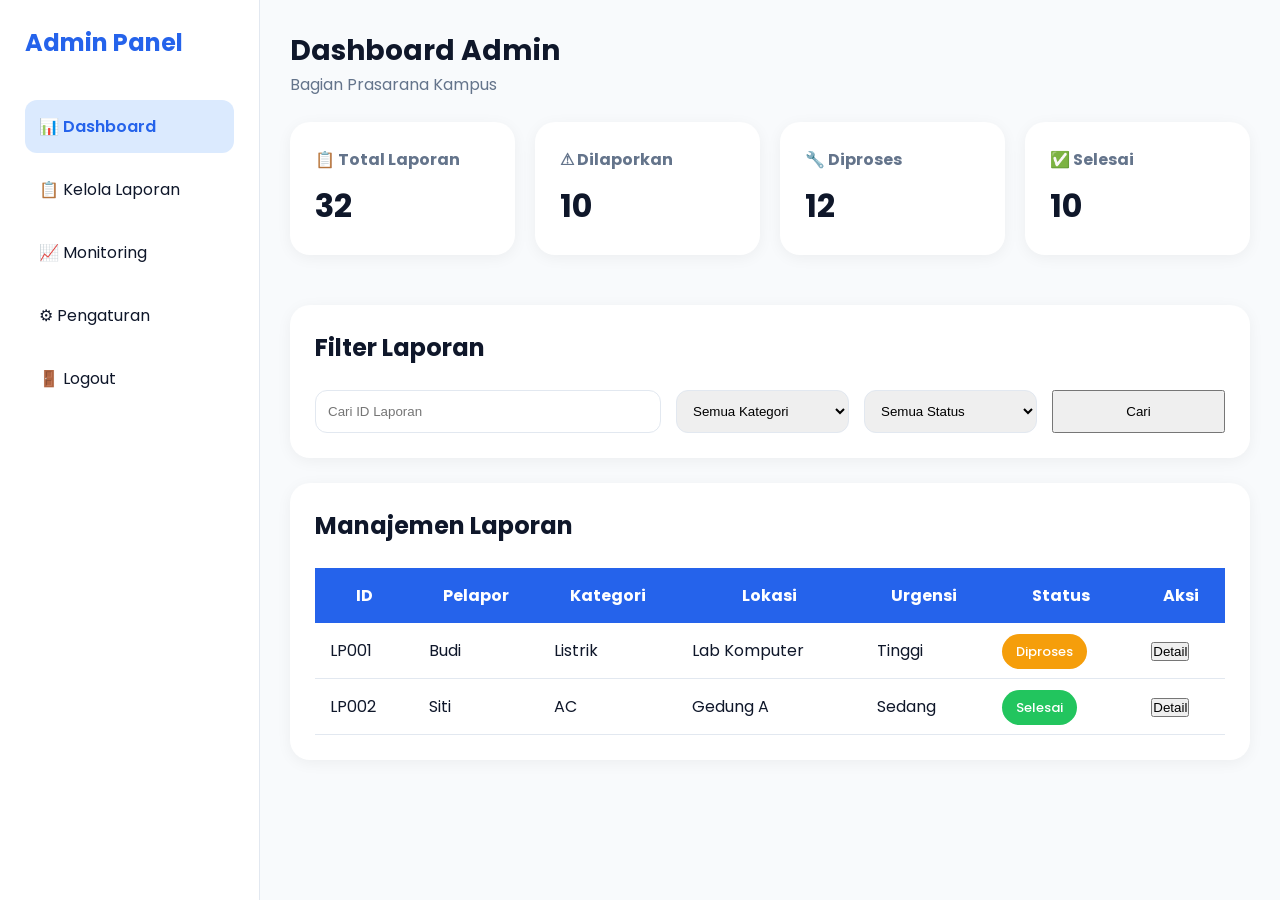
==== dashboard-admin.html @ 7c8a8416 "Pending changes exported from your codespace" ====
<!DOCTYPE html>
<html lang="id">

<head>

<meta charset="UTF-8">

<meta name="viewport"
      content="width=device-width, initial-scale=1.0">

<title>Dashboard Admin</title>

<link rel="preconnect"
      href="https://fonts.googleapis.com">

<link rel="preconnect"
      href="https://fonts.gstatic.com"
      crossorigin>

<link href="https://fonts.googleapis.com/css2?family=Poppins:wght@300;400;500;600;700&display=swap"
      rel="stylesheet">

<link rel="stylesheet"
      href="style.css">

</head>

<body>

<div class="dashboard">

    <!-- SIDEBAR -->

    <aside class="sidebar">

        <div class="sidebar-logo">

            <h2>Admin Panel</h2>

        </div>

        <div class="sidebar-menu">

            <a href="#" class="active">
                📊 Dashboard
            </a>

            <a href="#laporan">
                📋 Kelola Laporan
            </a>

            <a href="#">
                📈 Monitoring
            </a>

            <a href="#">
                ⚙ Pengaturan
            </a>

            <a href="index.html">
                🚪 Logout
            </a>

        </div>

    </aside>

    <!-- MAIN -->

    <main class="main">

        <div class="topbar">

            <div>

                <h1>Dashboard Admin</h1>

                <p>
                    Bagian Prasarana Kampus
                </p>

            </div>

        </div>

        <!-- STATISTIK -->

        <div class="stats">

            <div class="card stat-card">

                <h4>📋 Total Laporan</h4>

                <h2>32</h2>

            </div>

            <div class="card stat-card">

                <h4>⚠ Dilaporkan</h4>

                <h2>10</h2>

            </div>

            <div class="card stat-card">

                <h4>🔧 Diproses</h4>

                <h2>12</h2>

            </div>

            <div class="card stat-card">

                <h4>✅ Selesai</h4>

                <h2>10</h2>

            </div>

        </div>

        <!-- FILTER -->

        <div class="card">

            <h2>
                Filter Laporan
            </h2>

            <br>

            <div class="filter-grid">

                <input
                    type="text"
                    placeholder="Cari ID Laporan">

                <select>

                    <option>
                        Semua Kategori
                    </option>

                    <option>
                        Listrik
                    </option>

                    <option>
                        AC
                    </option>

                    <option>
                        Bangunan
                    </option>

                    <option>
                        Furniture
                    </option>

                </select>

                <select>

                    <option>
                        Semua Status
                    </option>

                    <option>
                        Dilaporkan
                    </option>

                    <option>
                        Diproses
                    </option>

                    <option>
                        Selesai
                    </option>

                </select>

                <button>
                    Cari
                </button>

            </div>

        </div>

        <!-- TABEL LAPORAN -->

        <div class="card"
             id="laporan">

            <h2>
                Manajemen Laporan
            </h2>

            <br>

            <table>

                <tr>

                    <th>ID</th>

                    <th>Pelapor</th>

                    <th>Kategori</th>

                    <th>Lokasi</th>

                    <th>Urgensi</th>

                    <th>Status</th>

                    <th>Aksi</th>

                </tr>

                <tr>

                    <td>LP001</td>

                    <td>Budi</td>

                    <td>Listrik</td>

                    <td>Lab Komputer</td>

                    <td>Tinggi</td>

                    <td>

                        <span class="badge badge-warning">

                            Diproses

                        </span>

                    </td>

                    <td>

                        <button
                        onclick="openDetail()">

                            Detail

                        </button>

                    </td>

                </tr>

                <tr>

                    <td>LP002</td>

                    <td>Siti</td>

                    <td>AC</td>

                    <td>Gedung A</td>

                    <td>Sedang</td>

                    <td>

                        <span class="badge badge-success">

                            Selesai

                        </span>

                    </td>

                    <td>

                        <button
                        onclick="openDetail()">

                            Detail

                        </button>

                    </td>

                </tr>

            </table>

        </div>

    </main>

</div>

<!-- MODAL DETAIL -->

<div id="detailModal"
style="
position:fixed;
top:0;
left:0;
width:100%;
height:100%;
background:rgba(0,0,0,.5);
display:none;
justify-content:center;
align-items:center;
">

<div class="card"
style="
width:550px;
">

<h2>
Detail Laporan
</h2>

<hr style="margin:15px 0">

<p>
<b>ID :</b> LP001
</p>

<br>

<p>
<b>Nama Pelapor :</b>
Budi Santoso
</p>

<br>

<p>
<b>Kategori :</b>
Listrik
</p>

<br>

<p>
<b>Lokasi :</b>
Lab Komputer
</p>

<br>

<p>
<b>Urgensi :</b>
Tinggi
</p>

<br>

<p>
<b>Status Saat Ini :</b>

<span class="badge badge-warning">

Diproses

</span>

</p>

<br>

<p>
<b>Kronologi :</b>

Stop kontak terbakar dan
tidak dapat digunakan.

</p>

<br>

<label>
Update Status
</label>

<select>

<option>
Dilaporkan
</option>

<option selected>
Diproses
</option>

<option>
Selesai
</option>

</select>

<br><br>

<button>

Simpan Perubahan

</button>

<br><br>

<button
onclick="closeDetail()">

Tutup

</button>

</div>

</div>

<script>

function openDetail(){

document
.getElementById(
"detailModal"
)
.style.display =
"flex";

}

function closeDetail(){

document
.getElementById(
"detailModal"
)
.style.display =
"none";

}

</script>

</body>
</html>
---- style.css ----
/* =========================
   RESET
========================= */

*{
    margin:0;
    padding:0;
    box-sizing:border-box;
}

html{
    scroll-behavior:smooth;
}

body{
    font-family:'Poppins',sans-serif;
    background:#f8fafc;
    color:#0f172a;
}

/* =========================
   COLOR SYSTEM
========================= */

:root{

    --primary:#2563eb;
    --primary-light:#60a5fa;

    --success:#22c55e;
    --warning:#f59e0b;
    --danger:#ef4444;

    --bg:#f8fafc;
    --white:#ffffff;

    --text:#0f172a;
    --text-secondary:#64748b;

    --border:#e2e8f0;

}

/* =========================
   LINKS
========================= */

a{
    text-decoration:none;
}

/* =========================
   LOGIN & REGISTER
========================= */

.auth-page{

    min-height:100vh;

    display:flex;
    justify-content:center;
    align-items:center;

    background:
    linear-gradient(
        135deg,
        #2563eb,
        #0ea5e9
    );

    padding:30px;
}

.auth-card{

    width:100%;
    max-width:450px;

    background:white;

    padding:35px;

    border-radius:24px;

    box-shadow:
    0 20px 40px rgba(0,0,0,.15);

}

.logo{

    text-align:center;
    margin-bottom:30px;
}

.logo h1{

    color:var(--primary);
    margin-bottom:10px;
}

.logo p{

    color:var(--text-secondary);
}

.form-group{

    margin-bottom:18px;
}

.form-group label{

    display:block;
    margin-bottom:6px;

    font-size:14px;
    font-weight:500;
}

.form-control{

    width:100%;

    padding:12px 15px;

    border:1px solid var(--border);

    border-radius:12px;

    outline:none;

    transition:.3s;
}

.form-control:focus{

    border-color:var(--primary);
}

.btn{

    width:100%;

    padding:13px;

    border:none;

    border-radius:12px;

    background:var(--primary);

    color:white;

    cursor:pointer;

    font-size:15px;
    font-weight:600;

    transition:.3s;
}

.btn:hover{

    background:#1d4ed8;
}

.auth-footer{

    margin-top:20px;

    text-align:center;

    color:var(--text-secondary);
}

.auth-footer a{

    color:var(--primary);
    font-weight:600;
}

/* =========================
   DASHBOARD
========================= */

.dashboard{

    display:flex;
    min-height:100vh;
}

/* =========================
   SIDEBAR
========================= */

.sidebar{

    width:260px;

    background:white;

    border-right:1px solid var(--border);

    padding:25px;
}

.sidebar-logo{

    margin-bottom:40px;
}

.sidebar-logo h2{

    color:var(--primary);
}

.sidebar-menu a{

    display:block;

    padding:14px;

    margin-bottom:10px;

    color:var(--text);

    border-radius:12px;

    transition:.3s;
}

.sidebar-menu a:hover{

    background:#eff6ff;

    color:var(--primary);
}

.sidebar-menu .active{

    background:#dbeafe;

    color:var(--primary);

    font-weight:600;
}

/* =========================
   MAIN CONTENT
========================= */

.main{

    flex:1;

    padding:30px;
}

.topbar{

    display:flex;
    justify-content:space-between;
    align-items:center;

    margin-bottom:25px;
}

.topbar h1{

    font-size:28px;
}

.topbar p{

    color:var(--text-secondary);
}

/* =========================
   CARDS
========================= */

.card{

    background:white;

    border-radius:20px;

    padding:25px;

    margin-bottom:25px;

    box-shadow:
    0 3px 15px rgba(0,0,0,.05);
}

/* =========================
   STATISTICS
========================= */

.stats{

    display:grid;

    grid-template-columns:
    repeat(4,1fr);

    gap:20px;

    margin-bottom:25px;
}

.stat-card h4{

    color:var(--text-secondary);

    margin-bottom:10px;
}

.stat-card h2{

    font-size:32px;
}

/* =========================
   FORM GRID
========================= */

.form-grid{

    display:grid;

    grid-template-columns:
    repeat(2,1fr);

    gap:20px;
}

.full-width{

    grid-column:1/3;
}

/* =========================
   INPUT
========================= */

input,
select,
textarea{

    width:100%;

    padding:12px;

    border:1px solid var(--border);

    border-radius:12px;

    outline:none;
}

textarea{

    resize:none;
}

/* =========================
   TABLE
========================= */

table{

    width:100%;

    border-collapse:collapse;
}

th{

    background:var(--primary);

    color:white;

    padding:15px;
}

td{

    padding:15px;

    border-bottom:1px solid var(--border);
}

/* =========================
   STATUS BADGE
========================= */

.badge{

    padding:8px 14px;

    border-radius:30px;

    color:white;

    font-size:13px;

    font-weight:500;
}

.badge-danger{

    background:var(--danger);
}

.badge-warning{

    background:var(--warning);
}

.badge-success{

    background:var(--success);
}

/* =========================
   FILTER
========================= */

.filter-grid{

    display:grid;

    grid-template-columns:
    2fr 1fr 1fr 1fr;

    gap:15px;
}

/* =========================
   RESPONSIVE
========================= */

@media(max-width:992px){

    .stats{

        grid-template-columns:
        repeat(2,1fr);
    }

    .form-grid{

        grid-template-columns:1fr;
    }

    .full-width{

        grid-column:auto;
    }

    .filter-grid{

        grid-template-columns:1fr;
    }

}

@media(max-width:768px){

    .dashboard{

        flex-direction:column;
    }

    .sidebar{

        width:100%;
    }

    .stats{

        grid-template-columns:1fr;
    }

}
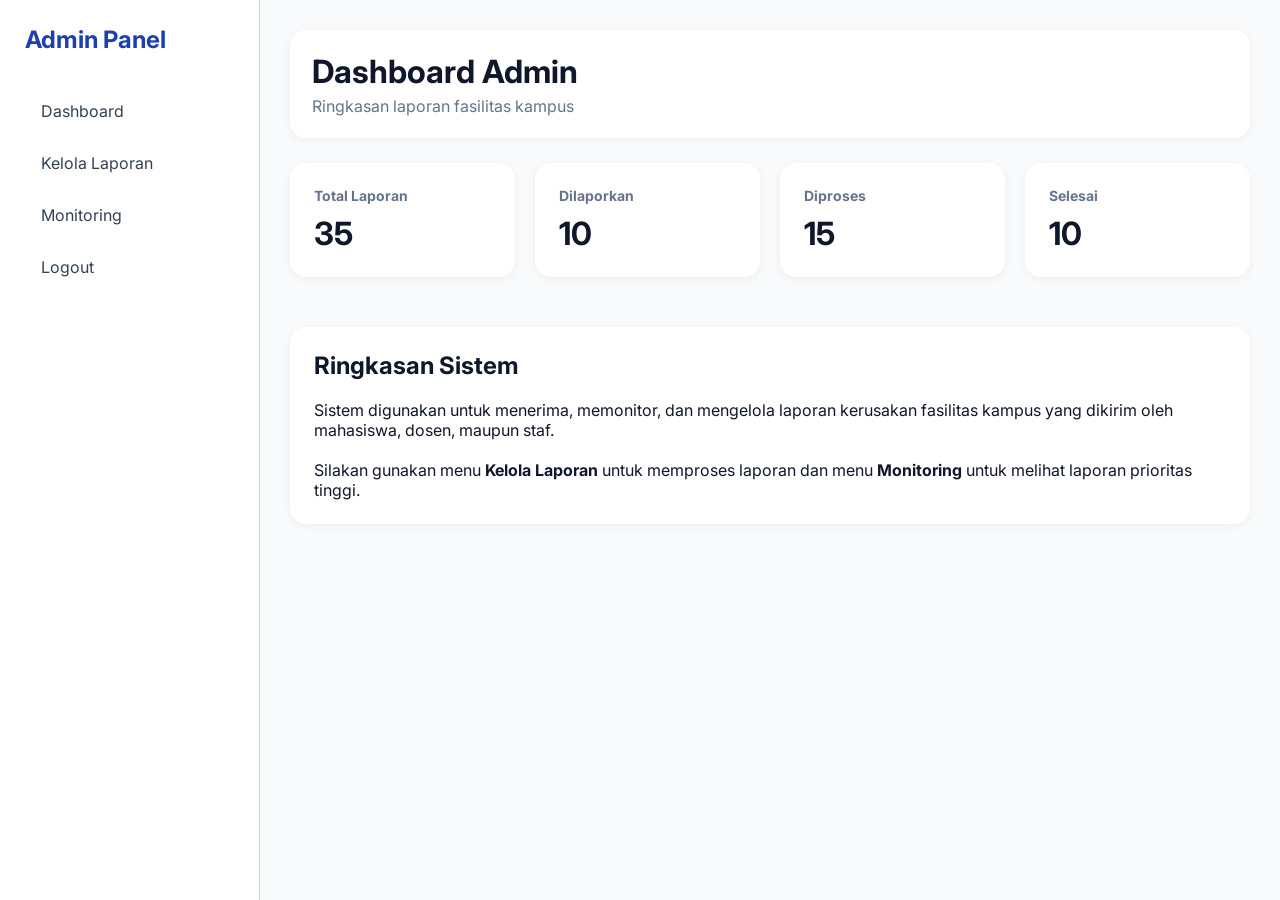
==== commit 128c04d9: "Add files via upload" ====
--- a/dashboard-admin.html
+++ b/dashboard-admin.html
@@ -1,452 +1,279 @@
-<!DOCTYPE html>
-<html lang="id">
-
-<head>
-
-<meta charset="UTF-8">
-
-<meta name="viewport"
-      content="width=device-width, initial-scale=1.0">
-
-<title>Dashboard Admin</title>
-
-<link rel="preconnect"
-      href="https://fonts.googleapis.com">
-
-<link rel="preconnect"
-      href="https://fonts.gstatic.com"
-      crossorigin>
-
-<link href="https://fonts.googleapis.com/css2?family=Poppins:wght@300;400;500;600;700&display=swap"
-      rel="stylesheet">
-
-<link rel="stylesheet"
-      href="style.css">
-
-</head>
-
-<body>
-
-<div class="dashboard">
-
-    <!-- SIDEBAR -->
-
-    <aside class="sidebar">
-
-        <div class="sidebar-logo">
-
-            <h2>Admin Panel</h2>
-
-        </div>
-
-        <div class="sidebar-menu">
-
-            <a href="#" class="active">
-                📊 Dashboard
-            </a>
-
-            <a href="#laporan">
-                📋 Kelola Laporan
-            </a>
-
-            <a href="#">
-                📈 Monitoring
-            </a>
-
-            <a href="#">
-                ⚙ Pengaturan
-            </a>
-
-            <a href="index.html">
-                🚪 Logout
-            </a>
-
-        </div>
-
-    </aside>
-
-    <!-- MAIN -->
-
-    <main class="main">
-
-        <div class="topbar">
-
-            <div>
-
-                <h1>Dashboard Admin</h1>
-
-                <p>
-                    Bagian Prasarana Kampus
-                </p>
-
-            </div>
-
-        </div>
-
-        <!-- STATISTIK -->
-
-        <div class="stats">
-
-            <div class="card stat-card">
-
-                <h4>📋 Total Laporan</h4>
-
-                <h2>32</h2>
-
-            </div>
-
-            <div class="card stat-card">
-
-                <h4>⚠ Dilaporkan</h4>
-
-                <h2>10</h2>
-
-            </div>
-
-            <div class="card stat-card">
-
-                <h4>🔧 Diproses</h4>
-
-                <h2>12</h2>
-
-            </div>
-
-            <div class="card stat-card">
-
-                <h4>✅ Selesai</h4>
-
-                <h2>10</h2>
-
-            </div>
-
-        </div>
-
-        <!-- FILTER -->
-
-        <div class="card">
-
-            <h2>
-                Filter Laporan
-            </h2>
-
-            <br>
-
-            <div class="filter-grid">
-
-                <input
-                    type="text"
-                    placeholder="Cari ID Laporan">
-
-                <select>
-
-                    <option>
-                        Semua Kategori
-                    </option>
-
-                    <option>
-                        Listrik
-                    </option>
-
-                    <option>
-                        AC
-                    </option>
-
-                    <option>
-                        Bangunan
-                    </option>
-
-                    <option>
-                        Furniture
-                    </option>
-
-                </select>
-
-                <select>
-
-                    <option>
-                        Semua Status
-                    </option>
-
-                    <option>
-                        Dilaporkan
-                    </option>
-
-                    <option>
-                        Diproses
-                    </option>
-
-                    <option>
-                        Selesai
-                    </option>
-
-                </select>
-
-                <button>
-                    Cari
-                </button>
-
-            </div>
-
-        </div>
-
-        <!-- TABEL LAPORAN -->
-
-        <div class="card"
-             id="laporan">
-
-            <h2>
-                Manajemen Laporan
-            </h2>
-
-            <br>
-
-            <table>
-
-                <tr>
-
-                    <th>ID</th>
-
-                    <th>Pelapor</th>
-
-                    <th>Kategori</th>
-
-                    <th>Lokasi</th>
-
-                    <th>Urgensi</th>
-
-                    <th>Status</th>
-
-                    <th>Aksi</th>
-
-                </tr>
-
-                <tr>
-
-                    <td>LP001</td>
-
-                    <td>Budi</td>
-
-                    <td>Listrik</td>
-
-                    <td>Lab Komputer</td>
-
-                    <td>Tinggi</td>
-
-                    <td>
-
-                        <span class="badge badge-warning">
-
-                            Diproses
-
-                        </span>
-
-                    </td>
-
-                    <td>
-
-                        <button
-                        onclick="openDetail()">
-
-                            Detail
-
-                        </button>
-
-                    </td>
-
-                </tr>
-
-                <tr>
-
-                    <td>LP002</td>
-
-                    <td>Siti</td>
-
-                    <td>AC</td>
-
-                    <td>Gedung A</td>
-
-                    <td>Sedang</td>
-
-                    <td>
-
-                        <span class="badge badge-success">
-
-                            Selesai
-
-                        </span>
-
-                    </td>
-
-                    <td>
-
-                        <button
-                        onclick="openDetail()">
-
-                            Detail
-
-                        </button>
-
-                    </td>
-
-                </tr>
-
-            </table>
-
-        </div>
-
-    </main>
-
-</div>
-
-<!-- MODAL DETAIL -->
-
-<div id="detailModal"
-style="
-position:fixed;
-top:0;
-left:0;
-width:100%;
-height:100%;
-background:rgba(0,0,0,.5);
-display:none;
-justify-content:center;
-align-items:center;
-">
-
-<div class="card"
-style="
-width:550px;
-">
-
-<h2>
-Detail Laporan
-</h2>
-
-<hr style="margin:15px 0">
-
-<p>
-<b>ID :</b> LP001
-</p>
-
-<br>
-
-<p>
-<b>Nama Pelapor :</b>
-Budi Santoso
-</p>
-
-<br>
-
-<p>
-<b>Kategori :</b>
-Listrik
-</p>
-
-<br>
-
-<p>
-<b>Lokasi :</b>
-Lab Komputer
-</p>
-
-<br>
-
-<p>
-<b>Urgensi :</b>
-Tinggi
-</p>
-
-<br>
-
-<p>
-<b>Status Saat Ini :</b>
-
-<span class="badge badge-warning">
-
-Diproses
-
-</span>
-
-</p>
-
-<br>
-
-<p>
-<b>Kronologi :</b>
-
-Stop kontak terbakar dan
-tidak dapat digunakan.
-
-</p>
-
-<br>
-
-<label>
-Update Status
-</label>
-
-<select>
-
-<option>
-Dilaporkan
-</option>
-
-<option selected>
-Diproses
-</option>
-
-<option>
-Selesai
-</option>
-
-</select>
-
-<br><br>
-
-<button>
-
-Simpan Perubahan
-
-</button>
-
-<br><br>
-
-<button
-onclick="closeDetail()">
-
-Tutup
-
-</button>
-
-</div>
-
-</div>
-
-<script>
-
-function openDetail(){
-
-document
-.getElementById(
-"detailModal"
-)
-.style.display =
-"flex";
-
-}
-
-function closeDetail(){
-
-document
-.getElementById(
-"detailModal"
-)
-.style.display =
-"none";
-
-}
-
-</script>
-
-</body>
+<!DOCTYPE html>
+<html lang="id">
+
+<head>
+
+<meta charset="UTF-8">
+
+<meta name="viewport"
+content="width=device-width, initial-scale=1.0">
+
+<title>Dashboard Admin</title>
+
+<link rel="stylesheet"
+href="style.css">
+
+</head>
+
+<body>
+
+<div class="dashboard">
+
+    <aside class="sidebar">
+
+        <div class="logo-sidebar">
+
+            <h2>
+                Admin Panel
+            </h2>
+
+        </div>
+
+        <div class="sidebar-menu">
+
+    <a href="dashboard-admin.html">
+        Dashboard
+    </a>
+
+    <a href="kelola-laporan.html">
+        Kelola Laporan
+    </a>
+
+    <a href="monitoring.html">
+        Monitoring
+    </a>
+
+    <a href="index.html">
+        Logout
+    </a>
+
+</div>
+
+    </aside>
+
+   <main class="main-content">
+
+    <div class="header">
+
+        <h1>
+            Dashboard Admin
+        </h1>
+
+        <p>
+            Ringkasan laporan fasilitas kampus
+        </p>
+
+    </div>
+
+    <div class="stats">
+
+        <div class="card stat-card">
+
+            <h3>Total Laporan</h3>
+
+            <h2>35</h2>
+
+        </div>
+
+        <div class="card stat-card">
+
+            <h3>Dilaporkan</h3>
+
+            <h2>10</h2>
+
+        </div>
+
+        <div class="card stat-card">
+
+            <h3>Diproses</h3>
+
+            <h2>15</h2>
+
+        </div>
+
+        <div class="card stat-card">
+
+            <h3>Selesai</h3>
+
+            <h2>10</h2>
+
+        </div>
+
+    </div>
+
+    <div class="card">
+
+        <h2>
+            Ringkasan Sistem
+        </h2>
+
+        <br>
+
+        <p>
+            Sistem digunakan untuk menerima,
+            memonitor, dan mengelola laporan
+            kerusakan fasilitas kampus yang
+            dikirim oleh mahasiswa, dosen,
+            maupun staf.
+        </p>
+
+        <br>
+
+        <p>
+            Silakan gunakan menu
+            <b>Kelola Laporan</b>
+            untuk memproses laporan dan
+            menu
+            <b>Monitoring</b>
+            untuk melihat laporan
+            prioritas tinggi.
+        </p>
+
+    </div>
+
+</main>
+
+<!-- MODAL -->
+
+<div
+id="adminModal"
+class="modal">
+
+<div class="modal-content">
+
+<h2>
+Detail Laporan
+</h2>
+
+<hr style="margin:15px 0;">
+
+<p>
+<b>ID :</b>
+LP-2026-001
+</p>
+
+<br>
+
+<p>
+<b>Nama Pelapor :</b>
+Marvella Rizkia Fitra
+</p>
+
+<br>
+
+<p>
+<b>Kategori :</b>
+AC
+</p>
+
+<br>
+
+<p>
+<b>Lokasi :</b>
+Gedung A Lt.2 Ruang 204
+</p>
+
+<br>
+
+<p>
+<b>Urgensi :</b>
+Tinggi
+</p>
+
+<br>
+
+<p>
+<b>Status Saat Ini :</b>
+
+Diproses
+
+</p>
+
+<br>
+
+<p>
+<b>Kronologi :</b>
+</p>
+
+<p>
+
+AC tidak mengeluarkan udara dingin.
+Terdapat suara bising dan
+tetesan air pada unit indoor.
+
+</p>
+
+<br>
+
+<label>
+
+Update Status
+
+</label>
+
+<select>
+
+<option>
+Dilaporkan
+</option>
+
+<option selected>
+Diproses
+</option>
+
+<option>
+Selesai
+</option>
+
+</select>
+
+<br><br>
+
+<button class="btn">
+
+Simpan Perubahan
+
+</button>
+
+<br><br>
+
+<button
+class="btn"
+onclick="closeModal()">
+
+Tutup
+
+</button>
+
+</div>
+
+</div>
+
+<script>
+
+function openModal(){
+
+document
+.getElementById(
+"adminModal"
+)
+.style.display =
+"flex";
+
+}
+
+function closeModal(){
+
+document
+.getElementById(
+"adminModal"
+)
+.style.display =
+"none";
+
+}
+
+</script>
+
+</body>
 </html>
--- a/style.css
+++ b/style.css
@@ -1,487 +1,596 @@
-/* =========================
-   RESET
-========================= */
-
-*{
-    margin:0;
-    padding:0;
-    box-sizing:border-box;
-}
-
-html{
-    scroll-behavior:smooth;
-}
-
-body{
-    font-family:'Poppins',sans-serif;
-    background:#f8fafc;
-    color:#0f172a;
-}
-
-/* =========================
-   COLOR SYSTEM
-========================= */
-
-:root{
-
-    --primary:#2563eb;
-    --primary-light:#60a5fa;
-
-    --success:#22c55e;
-    --warning:#f59e0b;
-    --danger:#ef4444;
-
-    --bg:#f8fafc;
-    --white:#ffffff;
-
-    --text:#0f172a;
-    --text-secondary:#64748b;
-
-    --border:#e2e8f0;
-
-}
-
-/* =========================
-   LINKS
-========================= */
-
-a{
-    text-decoration:none;
-}
-
-/* =========================
-   LOGIN & REGISTER
-========================= */
-
-.auth-page{
-
-    min-height:100vh;
-
-    display:flex;
-    justify-content:center;
-    align-items:center;
-
-    background:
-    linear-gradient(
-        135deg,
-        #2563eb,
-        #0ea5e9
-    );
-
-    padding:30px;
-}
-
-.auth-card{
-
-    width:100%;
-    max-width:450px;
-
-    background:white;
-
-    padding:35px;
-
-    border-radius:24px;
-
-    box-shadow:
-    0 20px 40px rgba(0,0,0,.15);
-
-}
-
-.logo{
-
-    text-align:center;
-    margin-bottom:30px;
-}
-
-.logo h1{
-
-    color:var(--primary);
-    margin-bottom:10px;
-}
-
-.logo p{
-
-    color:var(--text-secondary);
-}
-
-.form-group{
-
-    margin-bottom:18px;
-}
-
-.form-group label{
-
-    display:block;
-    margin-bottom:6px;
-
-    font-size:14px;
-    font-weight:500;
-}
-
-.form-control{
-
-    width:100%;
-
-    padding:12px 15px;
-
-    border:1px solid var(--border);
-
-    border-radius:12px;
-
-    outline:none;
-
-    transition:.3s;
-}
-
-.form-control:focus{
-
-    border-color:var(--primary);
-}
-
-.btn{
-
-    width:100%;
-
-    padding:13px;
-
-    border:none;
-
-    border-radius:12px;
-
-    background:var(--primary);
-
-    color:white;
-
-    cursor:pointer;
-
-    font-size:15px;
-    font-weight:600;
-
-    transition:.3s;
-}
-
-.btn:hover{
-
-    background:#1d4ed8;
-}
-
-.auth-footer{
-
-    margin-top:20px;
-
-    text-align:center;
-
-    color:var(--text-secondary);
-}
-
-.auth-footer a{
-
-    color:var(--primary);
-    font-weight:600;
-}
-
-/* =========================
-   DASHBOARD
-========================= */
-
-.dashboard{
-
-    display:flex;
-    min-height:100vh;
-}
-
-/* =========================
-   SIDEBAR
-========================= */
-
-.sidebar{
-
-    width:260px;
-
-    background:white;
-
-    border-right:1px solid var(--border);
-
-    padding:25px;
-}
-
-.sidebar-logo{
-
-    margin-bottom:40px;
-}
-
-.sidebar-logo h2{
-
-    color:var(--primary);
-}
-
-.sidebar-menu a{
-
-    display:block;
-
-    padding:14px;
-
-    margin-bottom:10px;
-
-    color:var(--text);
-
-    border-radius:12px;
-
-    transition:.3s;
-}
-
-.sidebar-menu a:hover{
-
-    background:#eff6ff;
-
-    color:var(--primary);
-}
-
-.sidebar-menu .active{
-
-    background:#dbeafe;
-
-    color:var(--primary);
-
-    font-weight:600;
-}
-
-/* =========================
-   MAIN CONTENT
-========================= */
-
-.main{
-
-    flex:1;
-
-    padding:30px;
-}
-
-.topbar{
-
-    display:flex;
-    justify-content:space-between;
-    align-items:center;
-
-    margin-bottom:25px;
-}
-
-.topbar h1{
-
-    font-size:28px;
-}
-
-.topbar p{
-
-    color:var(--text-secondary);
-}
-
-/* =========================
-   CARDS
-========================= */
-
-.card{
-
-    background:white;
-
-    border-radius:20px;
-
-    padding:25px;
-
-    margin-bottom:25px;
-
-    box-shadow:
-    0 3px 15px rgba(0,0,0,.05);
-}
-
-/* =========================
-   STATISTICS
-========================= */
-
-.stats{
-
-    display:grid;
-
-    grid-template-columns:
-    repeat(4,1fr);
-
-    gap:20px;
-
-    margin-bottom:25px;
-}
-
-.stat-card h4{
-
-    color:var(--text-secondary);
-
-    margin-bottom:10px;
-}
-
-.stat-card h2{
-
-    font-size:32px;
-}
-
-/* =========================
-   FORM GRID
-========================= */
-
-.form-grid{
-
-    display:grid;
-
-    grid-template-columns:
-    repeat(2,1fr);
-
-    gap:20px;
-}
-
-.full-width{
-
-    grid-column:1/3;
-}
-
-/* =========================
-   INPUT
-========================= */
-
-input,
-select,
-textarea{
-
-    width:100%;
-
-    padding:12px;
-
-    border:1px solid var(--border);
-
-    border-radius:12px;
-
-    outline:none;
-}
-
-textarea{
-
-    resize:none;
-}
-
-/* =========================
-   TABLE
-========================= */
-
-table{
-
-    width:100%;
-
-    border-collapse:collapse;
-}
-
-th{
-
-    background:var(--primary);
-
-    color:white;
-
-    padding:15px;
-}
-
-td{
-
-    padding:15px;
-
-    border-bottom:1px solid var(--border);
-}
-
-/* =========================
-   STATUS BADGE
-========================= */
-
-.badge{
-
-    padding:8px 14px;
-
-    border-radius:30px;
-
-    color:white;
-
-    font-size:13px;
-
-    font-weight:500;
-}
-
-.badge-danger{
-
-    background:var(--danger);
-}
-
-.badge-warning{
-
-    background:var(--warning);
-}
-
-.badge-success{
-
-    background:var(--success);
-}
-
-/* =========================
-   FILTER
-========================= */
-
-.filter-grid{
-
-    display:grid;
-
-    grid-template-columns:
-    2fr 1fr 1fr 1fr;
-
-    gap:15px;
-}
-
-/* =========================
-   RESPONSIVE
-========================= */
-
-@media(max-width:992px){
-
-    .stats{
-
-        grid-template-columns:
-        repeat(2,1fr);
-    }
-
-    .form-grid{
-
-        grid-template-columns:1fr;
-    }
-
-    .full-width{
-
-        grid-column:auto;
-    }
-
-    .filter-grid{
-
-        grid-template-columns:1fr;
-    }
-
-}
-
-@media(max-width:768px){
-
-    .dashboard{
-
-        flex-direction:column;
-    }
-
-    .sidebar{
-
-        width:100%;
-    }
-
-    .stats{
-
-        grid-template-columns:1fr;
-    }
-
+/* =========================
+   GOOGLE FONT
+========================= */
+
+@import url('https://fonts.googleapis.com/css2?family=Inter:wght@400;500;600;700&display=swap');
+
+/* =========================
+   RESET
+========================= */
+
+*{
+    margin:0;
+    padding:0;
+    box-sizing:border-box;
+}
+
+html{
+    scroll-behavior:smooth;
+}
+
+body{
+    font-family:'Inter',sans-serif;
+    background:#F8FAFC;
+    color:#0F172A;
+}
+
+a{
+    text-decoration:none;
+}
+
+ul{
+    list-style:none;
+}
+
+/* =========================
+   COLOR SYSTEM
+========================= */
+
+:root{
+
+    --primary:#1E40AF;
+    --primary-light:#3B82F6;
+
+    --success:#16A34A;
+    --warning:#F59E0B;
+    --danger:#DC2626;
+
+    --background:#F8FAFC;
+
+    --white:#FFFFFF;
+
+    --border:#CBD5E1;
+
+    --text:#0F172A;
+
+    --text-light:#64748B;
+}
+
+/* =========================
+   LOGIN REGISTER
+========================= */
+
+.auth-container{
+
+    min-height:100vh;
+
+    display:flex;
+
+    justify-content:center;
+
+    align-items:center;
+
+    padding:30px;
+
+    background:#F1F5F9;
+}
+
+.auth-card{
+
+    width:100%;
+    max-width:450px;
+
+    background:white;
+
+    padding:35px;
+
+    border-radius:18px;
+
+    box-shadow:
+    0 4px 20px rgba(0,0,0,.08);
+}
+
+.auth-logo{
+
+    text-align:center;
+
+    margin-bottom:30px;
+}
+
+.auth-logo h1{
+
+    color:var(--primary);
+
+    margin-bottom:8px;
+}
+
+.auth-logo p{
+
+    color:var(--text-light);
+}
+
+.form-group{
+
+    margin-bottom:18px;
+}
+
+.form-group label{
+
+    display:block;
+
+    margin-bottom:8px;
+
+    font-size:14px;
+
+    font-weight:500;
+}
+
+.form-control{
+
+    width:100%;
+
+    padding:12px 14px;
+
+    border:1px solid var(--border);
+
+    border-radius:10px;
+
+    outline:none;
+}
+
+.form-control:focus{
+
+    border-color:var(--primary);
+}
+
+.btn{
+
+    width:100%;
+
+    border:none;
+
+    padding:13px;
+
+    border-radius:10px;
+
+    background:var(--primary);
+
+    color:white;
+
+    cursor:pointer;
+
+    font-size:15px;
+
+    font-weight:600;
+}
+
+.btn:hover{
+
+    background:#1D4ED8;
+}
+
+.auth-footer{
+
+    text-align:center;
+
+    margin-top:20px;
+}
+
+.auth-footer a{
+
+    color:var(--primary);
+
+    font-weight:600;
+}
+
+/* =========================
+   DASHBOARD LAYOUT
+========================= */
+
+.dashboard{
+
+    display:flex;
+
+    min-height:100vh;
+}
+
+/* =========================
+   SIDEBAR
+========================= */
+
+.sidebar{
+
+    width:260px;
+
+    background:white;
+
+    border-right:1px solid var(--border);
+
+    padding:25px;
+
+    position:fixed;
+
+    height:100vh;
+}
+
+.logo-sidebar{
+
+    margin-bottom:35px;
+}
+
+.logo-sidebar h2{
+
+    color:var(--primary);
+}
+
+.sidebar-menu{
+
+    display:flex;
+
+    flex-direction:column;
+
+    gap:8px;
+}
+
+.sidebar-menu a{
+
+    padding:12px 16px;
+
+    color:#334155;
+
+    border-radius:10px;
+
+    transition:.3s;
+}
+
+.sidebar-menu a:hover{
+
+    background:#EFF6FF;
+
+    color:var(--primary);
+}
+
+.sidebar-menu .active{
+
+    background:#DBEAFE;
+
+    color:var(--primary);
+
+    font-weight:600;
+}
+
+/* =========================
+   MAIN CONTENT
+========================= */
+
+.main-content{
+
+    flex:1;
+
+    margin-left:260px;
+
+    padding:30px;
+}
+
+/* =========================
+   HEADER
+========================= */
+
+.header{
+
+    background:white;
+
+    border-radius:16px;
+
+    padding:22px;
+
+    margin-bottom:25px;
+
+    box-shadow:
+    0 2px 10px rgba(0,0,0,.05);
+}
+
+.header h1{
+
+    margin-bottom:5px;
+}
+
+.header p{
+
+    color:var(--text-light);
+}
+
+/* =========================
+   CARD
+========================= */
+
+.card{
+
+    background:white;
+
+    border-radius:16px;
+
+    padding:24px;
+
+    margin-bottom:25px;
+
+    box-shadow:
+    0 2px 10px rgba(0,0,0,.05);
+}
+
+/* =========================
+   STATISTIC
+========================= */
+
+.stats{
+
+    display:grid;
+
+    grid-template-columns:
+    repeat(4,1fr);
+
+    gap:20px;
+
+    margin-bottom:25px;
+}
+
+.stat-card h3{
+
+    font-size:14px;
+
+    color:var(--text-light);
+}
+
+.stat-card h2{
+
+    margin-top:10px;
+
+    font-size:32px;
+}
+
+/* =========================
+   FORM
+========================= */
+
+.form-grid{
+
+    display:grid;
+
+    grid-template-columns:
+    1fr 1fr;
+
+    gap:20px;
+}
+
+.full{
+
+    grid-column:1/3;
+}
+
+input,
+select,
+textarea{
+
+    width:100%;
+
+    padding:12px;
+
+    border:1px solid var(--border);
+
+    border-radius:10px;
+
+    outline:none;
+}
+
+textarea{
+
+    resize:none;
+}
+
+/* =========================
+   TABLE
+========================= */
+
+.table-container{
+
+    overflow-x:auto;
+}
+
+table{
+
+    width:100%;
+
+    border-collapse:collapse;
+}
+
+th{
+
+    background:#EFF6FF;
+
+    color:#1E40AF;
+
+    padding:14px;
+
+    text-align:left;
+}
+
+td{
+
+    padding:14px;
+
+    border-bottom:1px solid #E2E8F0;
+}
+
+/* =========================
+   BADGE
+========================= */
+
+.badge{
+
+    padding:7px 14px;
+
+    border-radius:20px;
+
+    color:white;
+
+    font-size:13px;
+
+    font-weight:500;
+}
+
+.badge-success{
+
+    background:var(--success);
+}
+
+.badge-warning{
+
+    background:var(--warning);
+}
+
+.badge-danger{
+
+    background:var(--danger);
+}
+
+/* =========================
+   SEARCH FILTER
+========================= */
+
+.filter-grid{
+
+    display:grid;
+
+    grid-template-columns:
+    2fr 1fr 1fr 150px;
+
+    gap:15px;
+}
+
+/* =========================
+   PROFILE
+========================= */
+
+.profile-card{
+
+    max-width:700px;
+}
+
+.profile-item{
+
+    margin-bottom:18px;
+}
+
+.profile-item label{
+
+    display:block;
+
+    color:var(--text-light);
+
+    margin-bottom:5px;
+}
+
+/* =========================
+   IMAGE PREVIEW
+========================= */
+
+.preview-image{
+
+    width:250px;
+
+    border-radius:12px;
+
+    margin-top:15px;
+
+    display:none;
+}
+
+/* =========================
+   MODAL
+========================= */
+
+.modal{
+
+    position:fixed;
+
+    top:0;
+    left:0;
+
+    width:100%;
+    height:100%;
+
+    background:rgba(0,0,0,.5);
+
+    display:none;
+
+    justify-content:center;
+    align-items:center;
+}
+
+.modal-content{
+
+    width:600px;
+
+    background:white;
+
+    border-radius:16px;
+
+    padding:25px;
+}
+
+/* =========================
+   RESPONSIVE
+========================= */
+
+@media(max-width:992px){
+
+    .stats{
+
+        grid-template-columns:
+        repeat(2,1fr);
+    }
+
+    .form-grid{
+
+        grid-template-columns:1fr;
+    }
+
+    .full{
+
+        grid-column:auto;
+    }
+
+    .filter-grid{
+
+        grid-template-columns:1fr;
+    }
+
+}
+
+@media(max-width:768px){
+
+    .sidebar{
+
+        width:100%;
+
+        position:relative;
+
+        height:auto;
+    }
+
+    .main-content{
+
+        margin-left:0;
+    }
+
+    .dashboard{
+
+        flex-direction:column;
+    }
+
+    .stats{
+
+        grid-template-columns:1fr;
+    }
+
 }
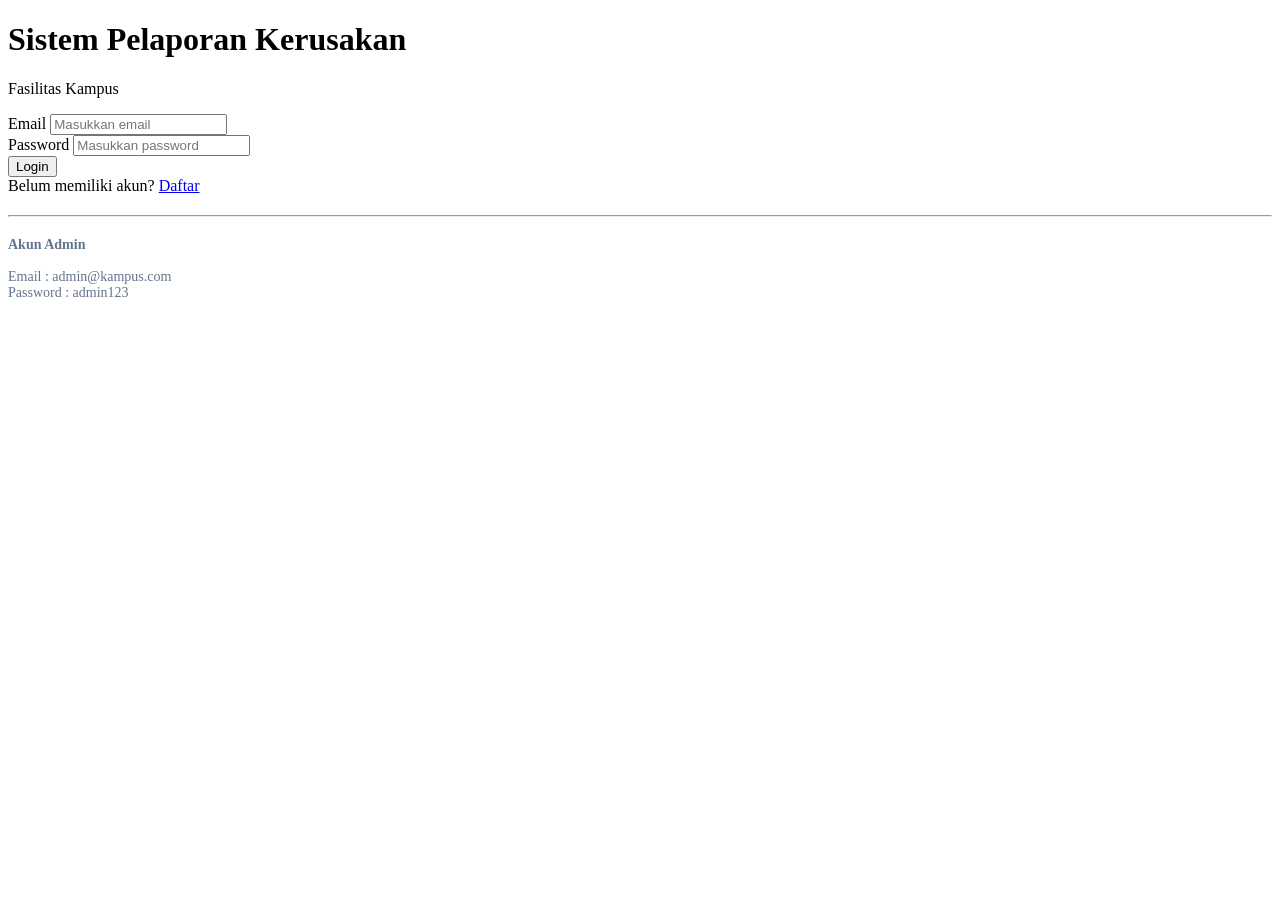
==== commit d2cde766: "Merge pull request #18 from marvellarf/feature/US-04-admin-kelola feat: implement unified admin dash" ====
--- a/dashboard-admin.html
+++ b/dashboard-admin.html
@@ -1,279 +1,128 @@
 <!DOCTYPE html>
 <html lang="id">
-
 <head>
-
-<meta charset="UTF-8">
-
-<meta name="viewport"
-content="width=device-width, initial-scale=1.0">
-
-<title>Dashboard Admin</title>
-
-<link rel="stylesheet"
-href="style.css">
-
+    <meta charset="UTF-8">
+    <meta name="viewport" content="width=device-width, initial-scale=1.0">
+    <title>Dashboard Admin | Suara Kampus</title>
+    <link rel="stylesheet" href="style.css">
 </head>
-
 <body>
 
+<header class="top-header">
+    <div class="header-left">
+        <img src="Logo.png" alt="Logo" class="header-logo">
+        <div class="header-title">
+            <h2>Suara Kampus</h2>
+            <p>Sistem Pelaporan Kerusakan Fasilitas Kampus</p>
+        </div>
+    </div>
+    <div class="header-right">
+        <div class="notification">🔔</div>
+        <div class="user-box">
+            <div class="user-photo" style="background: #dc3545;">A</div>
+            <div class="user-detail">
+                <h4 id="header-user-name">Loading...</h4>
+                <span style="color: #dc3545; font-weight:bold;">Admin</span>
+            </div>
+        </div>
+    </div>
+</header>
+
 <div class="dashboard">
+    <aside class="sidebar">
+        <div class="logo-sidebar">
+            <h2>Menu Admin</h2>
+        </div>
+        <div class="sidebar-menu">
+            <a href="dashboard-admin.html" class="active">Dashboard</a>
+            <a href="kelola-laporan.html">Kelola Laporan</a>
+            <a href="monitoring.html">Monitoring</a>
+            <a href="index.html" id="logout-btn">Logout</a>
+        </div>
+    </aside>
 
-    <aside class="sidebar">
+    <main class="main-content">
+        <section class="welcome-card" style="border-left: 5px solid #dc3545;">
+            <div class="welcome-text">
+                <h1>Dashboard Administrator</h1>
+                <p>Selamat datang kembali. Pantau statistik pelaporan masuk secara real-time dan tangani kerusakan fasilitas prioritas tinggi kampus.</p>
+            </div>
+        </section>
 
-        <div class="logo-sidebar">
+        <section class="stats">
+            <div class="card stat-card">
+                <h3>Total Laporan</h3>
+                <h2 id="stat-total">-</h2>
+            </div>
+            <div class="card stat-card">
+                <h3>Dilaporkan</h3>
+                <h2 id="stat-lapor" style="color:#dc3545;">-</h2>
+            </div>
+            <div class="card stat-card">
+                <h3>Diproses</h3>
+                <h2 id="stat-proses" style="color:#ffc107;">-</h2>
+            </div>
+            <div class="card stat-card">
+                <h3>Selesai</h3>
+                <h2 id="stat-selesai" style="color:#28a745;">-</h2>
+            </div>
+        </section>
 
-            <h2>
-                Admin Panel
-            </h2>
+        <section class="quick-menu">
+            <a href="kelola-laporan.html" class="quick-card">
+                <h3>Kelola Laporan</h3>
+                <p>Periksa, verifikasi, dan perbarui status penanganan.</p>
+            </a>
+            <a href="monitoring.html" class="quick-card">
+                <h3>Monitoring</h3>
+                <p>Pantau seluruh laporan prioritas darurat kampus.</p>
+            </a>
+        </section>
 
-        </div>
+        <section class="card">
+            <div class="table-header">
+                <div>
+                    <h2>Laporan Terbaru</h2>
+                    <p>5 laporan terakhir yang masuk ke dalam sistem.</p>
+                </div>
+            </div>
+            <div class="table-container">
+                <table>
+                    <thead>
+                        <tr>
+                            <th>ID</th>
+                            <th>Pelapor</th>
+                            <th>Kategori</th>
+                            <th>Lokasi</th>
+                            <th>Status</th>
+                        </tr>
+                    </thead>
+                    <tbody id="table-terbaru-body">
+                        <tr><td colspan="5" style="text-align:center;">Menghitung kalkulasi...</td></tr>
+                    </tbody>
+                </table>
+            </div>
+        </section>
 
-        <div class="sidebar-menu">
+        <section class="card">
+            <div class="table-header">
+                <div>
+                    <h2>Laporan Prioritas Tinggi</h2>
+                    <p>Fasilitas rusak dengan tingkat urgensi darurat yang belum selesai.</p>
+                </div>
+            </div>
+            <div class="priority-box" id="list-prioritas">
+                <p style="padding:15px; text-align:center;">Memindai kerusakan darurat...</p>
+            </div>
+        </section>
 
-    <a href="dashboard-admin.html">
-        Dashboard
-    </a>
-
-    <a href="kelola-laporan.html">
-        Kelola Laporan
-    </a>
-
-    <a href="monitoring.html">
-        Monitoring
-    </a>
-
-    <a href="index.html">
-        Logout
-    </a>
-
+        <footer class="footer">
+            <p>© 2026 <strong>Suara Kampus</strong></p>
+            <span>Sistem Pelaporan Kerusakan Fasilitas Kampus Universitas Lampung</span>
+        </footer>
+    </main>
 </div>
 
-    </aside>
-
-   <main class="main-content">
-
-    <div class="header">
-
-        <h1>
-            Dashboard Admin
-        </h1>
-
-        <p>
-            Ringkasan laporan fasilitas kampus
-        </p>
-
-    </div>
-
-    <div class="stats">
-
-        <div class="card stat-card">
-
-            <h3>Total Laporan</h3>
-
-            <h2>35</h2>
-
-        </div>
-
-        <div class="card stat-card">
-
-            <h3>Dilaporkan</h3>
-
-            <h2>10</h2>
-
-        </div>
-
-        <div class="card stat-card">
-
-            <h3>Diproses</h3>
-
-            <h2>15</h2>
-
-        </div>
-
-        <div class="card stat-card">
-
-            <h3>Selesai</h3>
-
-            <h2>10</h2>
-
-        </div>
-
-    </div>
-
-    <div class="card">
-
-        <h2>
-            Ringkasan Sistem
-        </h2>
-
-        <br>
-
-        <p>
-            Sistem digunakan untuk menerima,
-            memonitor, dan mengelola laporan
-            kerusakan fasilitas kampus yang
-            dikirim oleh mahasiswa, dosen,
-            maupun staf.
-        </p>
-
-        <br>
-
-        <p>
-            Silakan gunakan menu
-            <b>Kelola Laporan</b>
-            untuk memproses laporan dan
-            menu
-            <b>Monitoring</b>
-            untuk melihat laporan
-            prioritas tinggi.
-        </p>
-
-    </div>
-
-</main>
-
-<!-- MODAL -->
-
-<div
-id="adminModal"
-class="modal">
-
-<div class="modal-content">
-
-<h2>
-Detail Laporan
-</h2>
-
-<hr style="margin:15px 0;">
-
-<p>
-<b>ID :</b>
-LP-2026-001
-</p>
-
-<br>
-
-<p>
-<b>Nama Pelapor :</b>
-Marvella Rizkia Fitra
-</p>
-
-<br>
-
-<p>
-<b>Kategori :</b>
-AC
-</p>
-
-<br>
-
-<p>
-<b>Lokasi :</b>
-Gedung A Lt.2 Ruang 204
-</p>
-
-<br>
-
-<p>
-<b>Urgensi :</b>
-Tinggi
-</p>
-
-<br>
-
-<p>
-<b>Status Saat Ini :</b>
-
-Diproses
-
-</p>
-
-<br>
-
-<p>
-<b>Kronologi :</b>
-</p>
-
-<p>
-
-AC tidak mengeluarkan udara dingin.
-Terdapat suara bising dan
-tetesan air pada unit indoor.
-
-</p>
-
-<br>
-
-<label>
-
-Update Status
-
-</label>
-
-<select>
-
-<option>
-Dilaporkan
-</option>
-
-<option selected>
-Diproses
-</option>
-
-<option>
-Selesai
-</option>
-
-</select>
-
-<br><br>
-
-<button class="btn">
-
-Simpan Perubahan
-
-</button>
-
-<br><br>
-
-<button
-class="btn"
-onclick="closeModal()">
-
-Tutup
-
-</button>
-
-</div>
-
-</div>
-
-<script>
-
-function openModal(){
-
-document
-.getElementById(
-"adminModal"
-)
-.style.display =
-"flex";
-
-}
-
-function closeModal(){
-
-document
-.getElementById(
-"adminModal"
-)
-.style.display =
-"none";
-
-}
-
-</script>
-
+<script src="script.js"></script>
 </body>
 </html>
